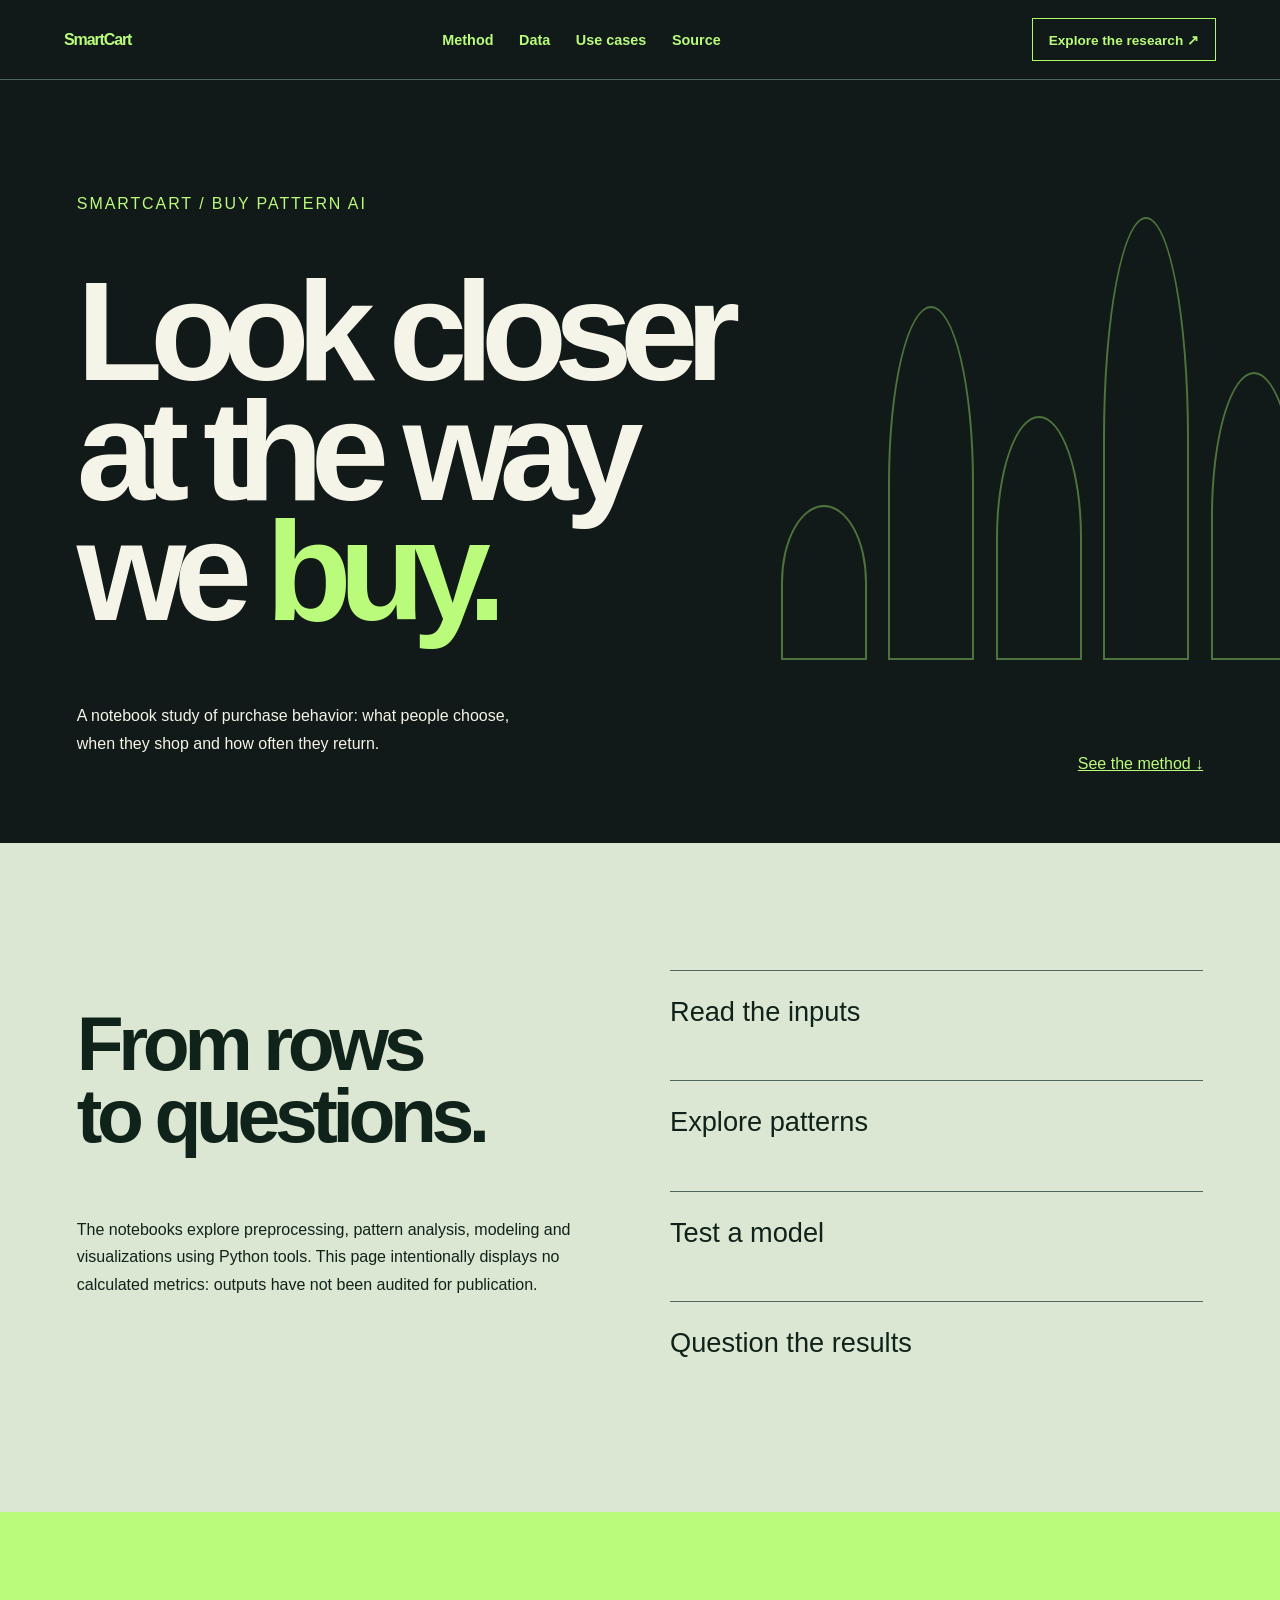
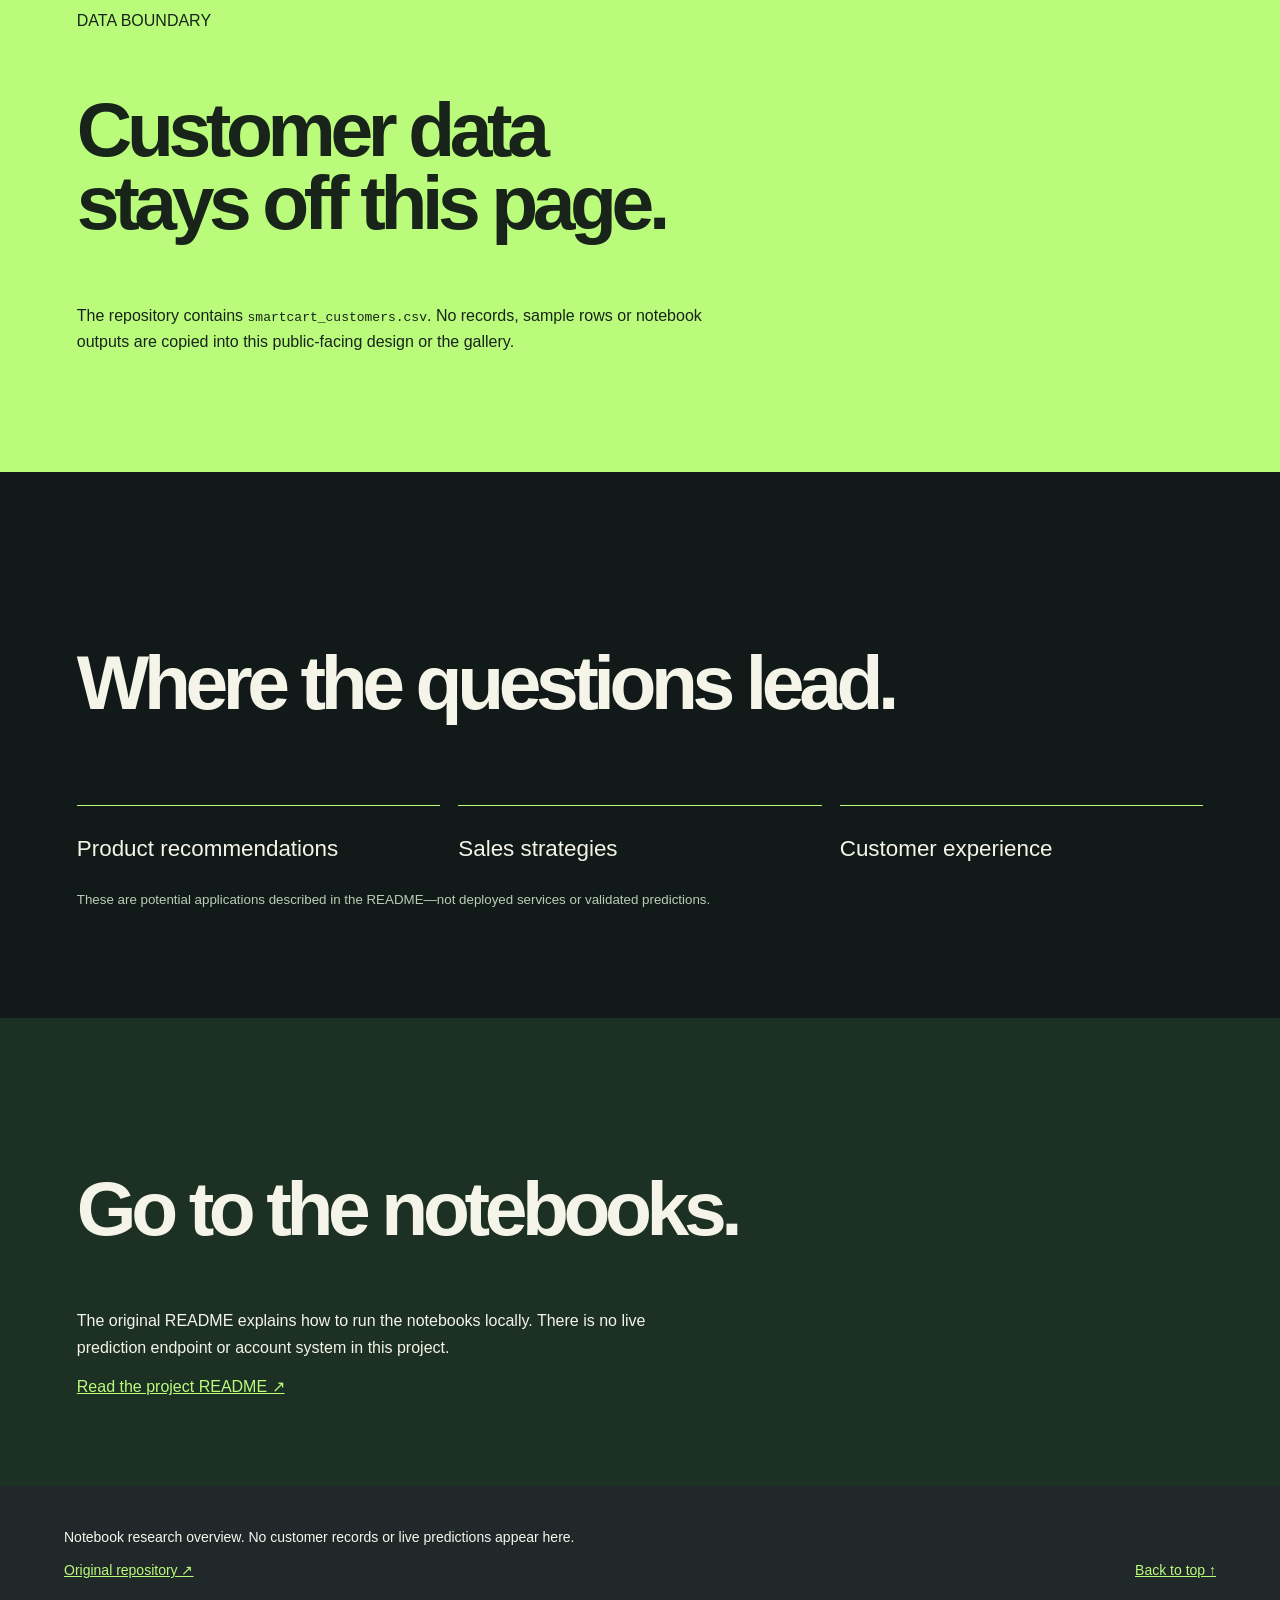
==== showcase-design/index.html @ e8b42403 "feat: add distinct Sell_Pattern-AI homepage showcase" ====
<!doctype html>
<html lang="en"><head><meta charset="utf-8"><meta name="viewport" content="width=device-width,initial-scale=1"><meta name="description" content="SmartCart — Understand buying patterns"><title>SmartCart — Understand buying patterns</title><link rel="stylesheet" href="styles.css"></head><body class="patterns"><a class="skip" href="#main">Skip to content</a><header class="mast" id="top"><a class="brand" href="#top">SmartCart</a><nav aria-label="Main navigation"><a href="#method">Method</a><a href="#data">Data</a><a href="#usecases">Use cases</a><a href="#source">Source</a></nav><a class="utility" href="#source">Explore the research ↗</a></header><main id="main"><section class="sp-hero"><p class="sp-label">SMARTCART / BUY PATTERN AI</p><h1>Look closer<br>at the way<br>we <i>buy.</i></h1><div class="sp-bottom"><p>A notebook study of purchase behavior: what people choose, when they shop and how often they return.</p><a href="#method">See the method ↓</a></div><div class="sp-lines" aria-hidden="true"><span></span><span></span><span></span><span></span><span></span></div></section>
        <section id="method" class="sp-method"><div><h2>From rows<br>to questions.</h2><p>The notebooks explore preprocessing, pattern analysis, modeling and visualizations using Python tools. This page intentionally displays no calculated metrics: outputs have not been audited for publication.</p></div><div class="sp-process"><p>Read the inputs</p><p>Explore patterns</p><p>Test a model</p><p>Question the results</p></div></section>
        <section id="data" class="sp-data"><span>DATA BOUNDARY</span><h2>Customer data<br>stays off this page.</h2><p>The repository contains <code>smartcart_customers.csv</code>. No records, sample rows or notebook outputs are copied into this public-facing design or the gallery.</p></section>
        <section id="usecases" class="sp-use"><h2>Where the questions lead.</h2><div><p>Product recommendations</p><p>Sales strategies</p><p>Customer experience</p></div><small>These are potential applications described in the README—not deployed services or validated predictions.</small></section>
        <section id="source" class="sp-source"><h2>Go to the notebooks.</h2><p>The original README explains how to run the notebooks locally. There is no live prediction endpoint or account system in this project.</p><a href="https://github.com/Athaher-Sayem/Sell_Pattern-AI/blob/Shocase_design/README.md" target="_blank" rel="noopener noreferrer">Read the project README ↗</a></section></main><footer class="footer"><p>Notebook research overview. No customer records or live predictions appear here.</p><div class="footer-inner"><a href="https://github.com/Athaher-Sayem/Sell_Pattern-AI/tree/Shocase_design" target="_blank" rel="noopener noreferrer">Original repository ↗</a><a href="#top">Back to top ↑</a></div></footer></body></html>
---- showcase-design/styles.css ----
*{box-sizing:border-box}html{scroll-behavior:smooth}body{margin:0}a{color:inherit}a:focus-visible,summary:focus-visible{outline:3px solid #d35326;outline-offset:4px}img{max-width:100%}p{line-height:1.65}code{overflow-wrap:anywhere}.skip{position:absolute;top:-200px;left:16px;background:white;color:#111;padding:10px;z-index:20}.skip:focus{top:10px}.mast{width:100%;min-height:80px;padding:13px 5%;display:flex;align-items:center;justify-content:space-between;gap:20px}.mast a{text-decoration:none}.mast nav{display:flex;align-items:center;gap:clamp(12px,2vw,34px);font:600 .9rem Arial,sans-serif}.mast nav a:hover{text-decoration:underline;text-underline-offset:6px}.utility{font:700 .85rem Arial,sans-serif;white-space:nowrap}.footer{padding:40px 5%;background:#20282a;color:#f6f6ec;font:14px/1.6 Arial,sans-serif}.footer a{color:inherit}.footer p{max-width:54rem;margin:0 0 10px}.footer-inner{display:flex;justify-content:space-between;gap:20px;flex-wrap:wrap}@media(max-width:760px){.mast{flex-wrap:wrap;min-height:100px;gap:10px;padding:14px 5%}.mast nav{order:3;width:100%;overflow-x:auto;white-space:nowrap;padding:10px 0 4px;border-top:1px solid currentColor;font-size:.8rem}.mast .utility{font-size:.72rem}h1,h2,h3{overflow-wrap:break-word}}@media(prefers-reduced-motion:reduce){html{scroll-behavior:auto}}
body.patterns{background:#111a18;color:#f5f4e8;font-family:Arial,sans-serif}.patterns .mast{background:#111a18;color:#f5f4e8;border-bottom:1px solid #50665b}.patterns .brand{font-weight:900;letter-spacing:-.07em}.patterns .utility{border:1px solid #abfb69;padding:.8rem 1rem}.patterns .sp-hero{min-height:730px;position:relative;padding:95px 6% 70px;overflow:hidden}.patterns .sp-label{color:#bafb7c;letter-spacing:.12em}.patterns .sp-hero h1{font-size:clamp(5rem,11vw,12rem);line-height:.85;letter-spacing:-.09em;margin:55px 0}.patterns .sp-hero h1 i{font-style:normal;color:#bafb7c}.patterns .sp-bottom{display:flex;align-items:end;justify-content:space-between;gap:30px;position:relative;z-index:1}.patterns .sp-bottom p{max-width:29rem;line-height:1.7}.patterns a{color:#bafb7c}.patterns .sp-lines{position:absolute;right:-3%;top:18%;width:42%;height:58%;display:flex;align-items:end;gap:4%}.patterns .sp-lines span{width:16%;border:2px solid #a8fa7366;border-radius:50% 50% 0 0;height:35%}.patterns .sp-lines span:nth-child(2){height:80%}.patterns .sp-lines span:nth-child(3){height:55%}.patterns .sp-lines span:nth-child(4){height:100%}.patterns .sp-lines span:nth-child(5){height:65%}.patterns h2{font-size:clamp(3rem,6vw,7rem);letter-spacing:-.07em;line-height:.95}.patterns .sp-method{padding:100px 6%;display:grid;grid-template-columns:1fr 1fr;gap:60px;background:#dbe6d3;color:#10231a}.patterns .sp-method p{max-width:34rem;line-height:1.7}.patterns .sp-process p{border-top:1px solid #50665b;padding:18px 0;font-size:1.7rem}.patterns .sp-data{background:#bafb7c;color:#182419;padding:100px 6%}.patterns .sp-data p{max-width:42rem}.patterns .sp-use{padding:110px 6%}.patterns .sp-use>div{display:grid;grid-template-columns:repeat(3,1fr);gap:18px}.patterns .sp-use>div p{border-top:1px solid #bafb7c;padding-top:25px;font-size:1.4rem}.patterns .sp-use small{color:#b8cdb7}.patterns .sp-source{padding:90px 6%;background:#1d3024}.patterns .sp-source p{max-width:36rem}@media(max-width:720px){.patterns .sp-hero{min-height:650px}.patterns .sp-hero h1{font-size:clamp(4rem,14vw,7rem)}.patterns .sp-lines{opacity:.4;right:0;width:70%}.patterns .sp-bottom,.patterns .sp-method{display:block}.patterns .sp-bottom a{display:inline-block;margin-top:20px}.patterns .sp-use>div{grid-template-columns:1fr}}
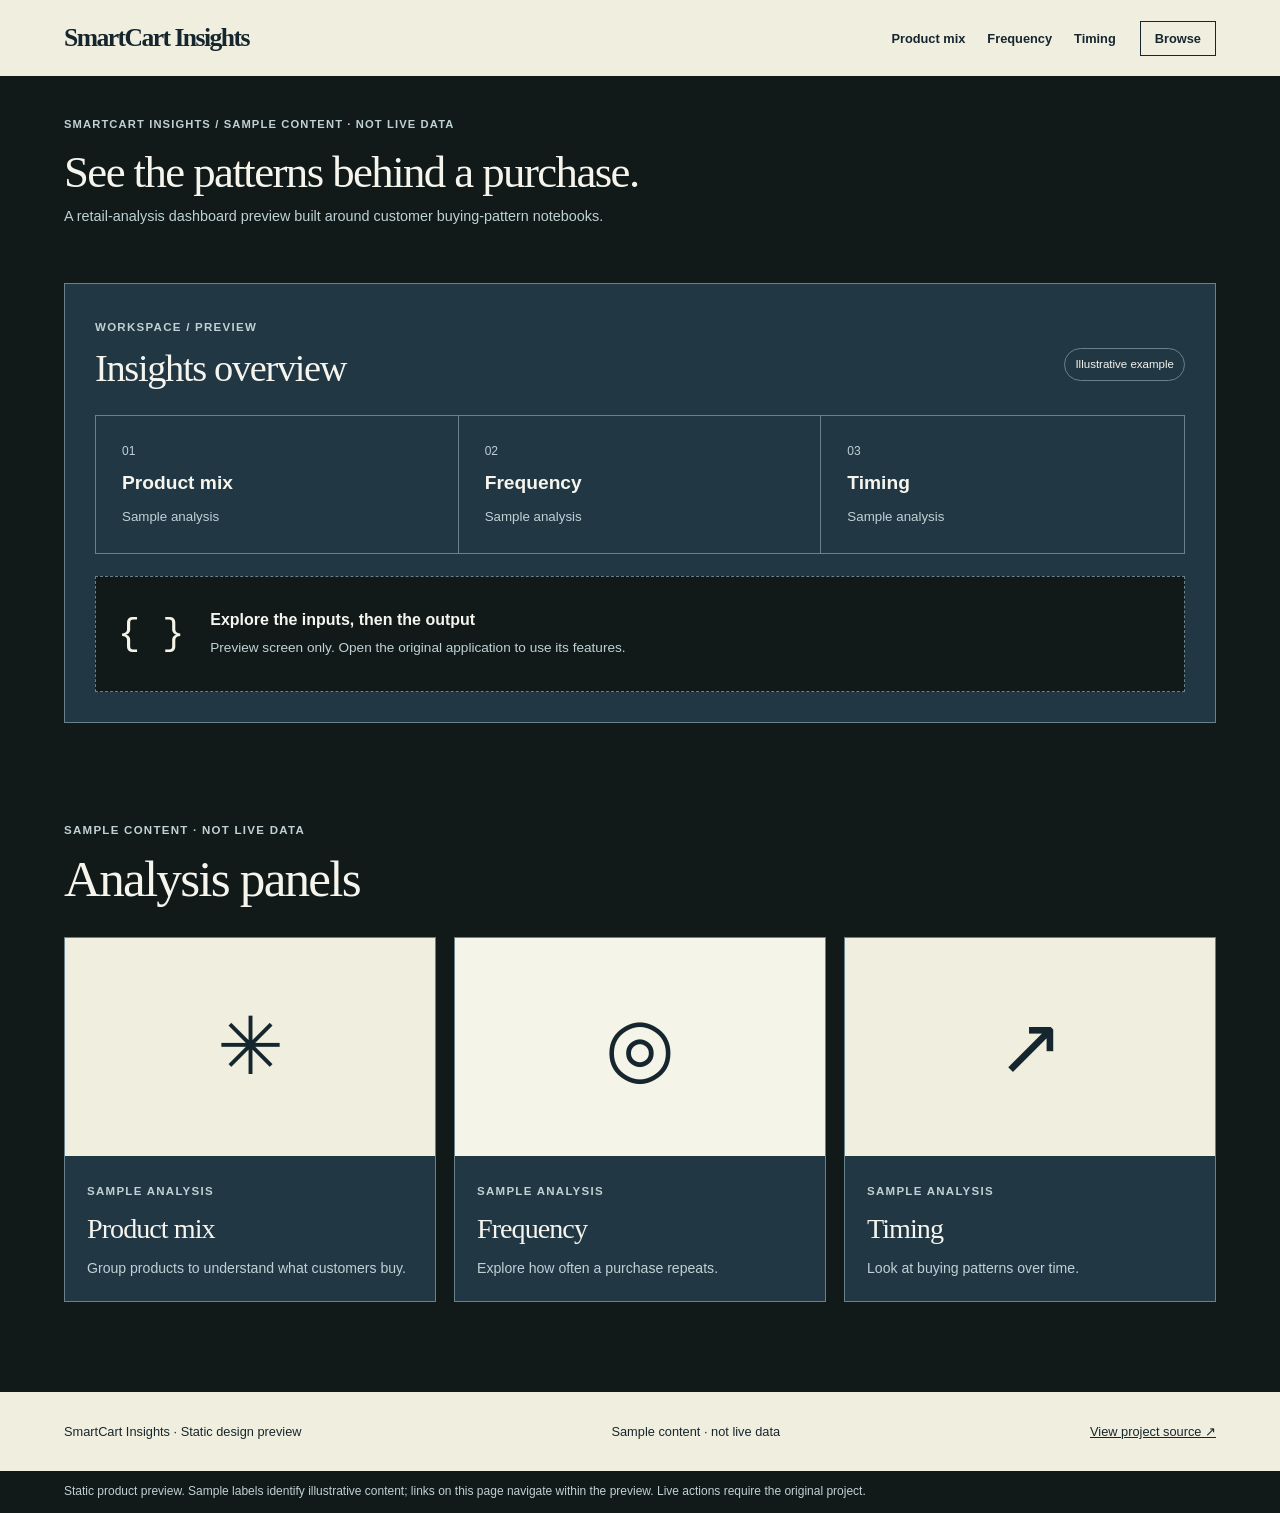
==== commit 8d356663: "feat: show product-first static homepage preview" ====
--- a/showcase-design/index.html
+++ b/showcase-design/index.html
@@ -1,6 +1 @@
-<!doctype html>
-<html lang="en"><head><meta charset="utf-8"><meta name="viewport" content="width=device-width,initial-scale=1"><meta name="description" content="SmartCart — Understand buying patterns"><title>SmartCart — Understand buying patterns</title><link rel="stylesheet" href="styles.css"></head><body class="patterns"><a class="skip" href="#main">Skip to content</a><header class="mast" id="top"><a class="brand" href="#top">SmartCart</a><nav aria-label="Main navigation"><a href="#method">Method</a><a href="#data">Data</a><a href="#usecases">Use cases</a><a href="#source">Source</a></nav><a class="utility" href="#source">Explore the research ↗</a></header><main id="main"><section class="sp-hero"><p class="sp-label">SMARTCART / BUY PATTERN AI</p><h1>Look closer<br>at the way<br>we <i>buy.</i></h1><div class="sp-bottom"><p>A notebook study of purchase behavior: what people choose, when they shop and how often they return.</p><a href="#method">See the method ↓</a></div><div class="sp-lines" aria-hidden="true"><span></span><span></span><span></span><span></span><span></span></div></section>
-        <section id="method" class="sp-method"><div><h2>From rows<br>to questions.</h2><p>The notebooks explore preprocessing, pattern analysis, modeling and visualizations using Python tools. This page intentionally displays no calculated metrics: outputs have not been audited for publication.</p></div><div class="sp-process"><p>Read the inputs</p><p>Explore patterns</p><p>Test a model</p><p>Question the results</p></div></section>
-        <section id="data" class="sp-data"><span>DATA BOUNDARY</span><h2>Customer data<br>stays off this page.</h2><p>The repository contains <code>smartcart_customers.csv</code>. No records, sample rows or notebook outputs are copied into this public-facing design or the gallery.</p></section>
-        <section id="usecases" class="sp-use"><h2>Where the questions lead.</h2><div><p>Product recommendations</p><p>Sales strategies</p><p>Customer experience</p></div><small>These are potential applications described in the README—not deployed services or validated predictions.</small></section>
-        <section id="source" class="sp-source"><h2>Go to the notebooks.</h2><p>The original README explains how to run the notebooks locally. There is no live prediction endpoint or account system in this project.</p><a href="https://github.com/Athaher-Sayem/Sell_Pattern-AI/blob/Shocase_design/README.md" target="_blank" rel="noopener noreferrer">Read the project README ↗</a></section></main><footer class="footer"><p>Notebook research overview. No customer records or live predictions appear here.</p><div class="footer-inner"><a href="https://github.com/Athaher-Sayem/Sell_Pattern-AI/tree/Shocase_design" target="_blank" rel="noopener noreferrer">Original repository ↗</a><a href="#top">Back to top ↑</a></div></footer></body></html>+<!doctype html><html lang="en"><head><meta charset="utf-8"><meta name="viewport" content="width=device-width,initial-scale=1"><meta name="description" content="A retail-analysis dashboard preview built around customer buying-pattern notebooks."><title>SmartCart Insights — See the patterns behind a purchase.</title><link rel="stylesheet" href="styles.css"><link rel="stylesheet" href="product.css"></head><body class="product-page product-analytics"><a class="p-skip" href="#main">Skip to content</a><header class="p-nav"><a class="p-brand" href="#home">SmartCart Insights</a><nav aria-label="Sections"><a href="#item-0">Product mix</a><a href="#item-1">Frequency</a><a href="#item-2">Timing</a></nav><a class="p-nav-extra" href="#items">Browse</a></header><main id="main"><section class="p-app-intro" id="home"><span>SmartCart Insights / Sample content · not live data</span><h1>See the patterns behind a purchase.</h1><p>A retail-analysis dashboard preview built around customer buying-pattern notebooks.</p></section><div id="workspace"><section class="p-workspace"><div class="p-work-head"><div><small>WORKSPACE / PREVIEW</small><h2>Insights overview</h2></div><span class="p-chip">Illustrative example</span></div><div class="p-steps"><a href="#item-0"><span>01</span><b>Product mix</b><small>Sample analysis</small></a><a href="#item-1"><span>02</span><b>Frequency</b><small>Sample analysis</small></a><a href="#item-2"><span>03</span><b>Timing</b><small>Sample analysis</small></a></div><div class="p-preview"><span class="p-preview-mark" aria-hidden="true">{ }</span><div><b>Explore the inputs, then the output</b><p>Preview screen only. Open the original application to use its features.</p></div></div></section></div><section id="items" class="p-collection"><div class="p-section-title"><div><small>Sample content · not live data</small><h2>Analysis panels</h2></div></div><div class="p-grid analytics"><article class="p-item" id="item-0"><div class="p-image analytics"><span aria-hidden="true">✳</span></div><div class="p-item-info"><small>Sample analysis</small><h3>Product mix</h3><p>Group products to understand what customers buy.</p></div></article><article class="p-item" id="item-1"><div class="p-image analytics"><span aria-hidden="true">◎</span></div><div class="p-item-info"><small>Sample analysis</small><h3>Frequency</h3><p>Explore how often a purchase repeats.</p></div></article><article class="p-item" id="item-2"><div class="p-image analytics"><span aria-hidden="true">↗</span></div><div class="p-item-info"><small>Sample analysis</small><h3>Timing</h3><p>Look at buying patterns over time.</p></div></article></div></section></main><footer class="p-footer"><span>SmartCart Insights · Static design preview</span><span>Sample content · not live data</span><a href="https://github.com/Athaher-Sayem/Sell_Pattern-AI/tree/Shocase_design" target="_blank" rel="noopener noreferrer">View project source ↗</a></footer><p class="p-disclosure">Static product preview. Sample labels identify illustrative content; links on this page navigate within the preview. Live actions require the original project.</p></body></html>
--- a/showcase-design/product.css
+++ b/showcase-design/product.css
@@ -0,0 +1,27 @@
+:root{--p-bg:#111a18;--p-ink:#f5f4ed;--p-accent:#f5f4e8;--p-card:#223744;--p-muted:#bfd1d5;--p-border:#68828d;--p-head:#f0efdf;--p-head-ink:#16262e;}
+
+/* Product-first preview. Preserve the original design's palette and assets. */
+body.product-page{background:var(--p-bg);color:var(--p-ink);font-family:Arial,'Segoe UI',sans-serif;line-height:1.5;margin:0}
+.product-page *{box-sizing:border-box}.product-page a{color:inherit}.product-page a:focus-visible{outline:3px solid var(--p-accent);outline-offset:4px}.product-page h1,.product-page h2,.product-page h3{overflow-wrap:anywhere;letter-spacing:-.035em}.product-page p{max-width:68ch}
+.p-skip{position:absolute;top:-90px;left:12px;background:var(--p-card);padding:10px;z-index:10}.p-skip:focus{top:10px}
+.p-nav{min-height:76px;display:flex;align-items:center;gap:24px;padding:12px 5%;background:var(--p-head);color:var(--p-head-ink)}
+.p-brand{text-decoration:none;font:bold clamp(1.25rem,2vw,1.9rem)/1.1 Georgia,serif;letter-spacing:-.06em;flex:0 0 auto}
+.p-nav nav{display:flex;gap:22px;margin-left:auto;overflow-x:auto;scrollbar-width:thin}.p-nav nav a,.p-nav-extra{font:600 .8rem Arial,sans-serif;text-decoration:none;white-space:nowrap}.p-nav nav a:hover,.p-nav-extra:hover{text-decoration:underline;text-underline-offset:4px}.p-nav-extra{border:1px solid currentColor;padding:9px 14px}
+.p-heading{display:grid;grid-template-columns:1.2fr .8fr;min-height:470px;align-items:stretch;border-bottom:1px solid var(--p-border)}.p-copy{padding:72px 7% 64px 9%;display:flex;flex-direction:column;justify-content:center}.p-overline,.p-item small,.p-section-title small,.p-work-head small,.p-newspaper .p-edition{font:700 .72rem Arial,sans-serif;text-transform:uppercase;letter-spacing:.11em;color:var(--p-muted)}
+.p-heading h1{font:normal clamp(3rem,5vw,5.6rem)/1.03 Georgia,serif;margin:18px 0}.p-copy>p{font-size:1.05rem;color:var(--p-muted);line-height:1.7}.p-action{align-self:flex-start;padding:13px 20px;border:1px solid var(--p-ink);text-decoration:none;margin-top:16px;font:700 .87rem Arial,sans-serif}.p-action:hover{background:var(--p-head);color:var(--p-head-ink)}
+.p-hero-image,.p-hero-graphic{min-height:340px;background:var(--p-head);display:grid;place-items:center;overflow:hidden}.p-hero-image img{width:100%;height:100%;max-height:560px;object-fit:cover}.p-hero-graphic span{color:var(--p-accent);font:normal clamp(11rem,25vw,27rem)/1 Georgia,serif}
+.p-newspaper{text-align:center;padding:34px 5% 25px;border-block:3px double var(--p-border)}.p-newspaper h1{font:normal clamp(3.5rem,8vw,8rem)/1 Georgia,serif;margin:14px 0;letter-spacing:-.06em}.p-newspaper p{margin:auto;color:var(--p-muted)}
+.p-front{display:grid;grid-template-columns:1.65fr .8fr;margin:36px 5%;border-block:1px solid var(--p-border)}.p-lead{padding:38px 5% 42px 0;border-right:1px solid var(--p-border)}.p-lead h2{font:normal clamp(2.8rem,5vw,5.5rem)/1.07 Georgia,serif;max-width:14ch;margin:20px 0}.p-lead p{color:var(--p-muted)}.p-front aside{padding:30px 0 25px 8%}.p-front aside>b{font-size:1rem}.p-front aside a{display:flex;gap:20px;padding:20px 0;border-bottom:1px solid var(--p-border);text-decoration:none}.p-front aside span{font-size:.8rem;color:var(--p-muted)}
+.p-shopbar{display:flex;justify-content:space-between;align-items:center;gap:22px;flex-wrap:wrap;padding:28px 5%;background:var(--p-card);border-block:1px solid var(--p-border)}.p-shopbar b{font:normal 1.6rem Georgia,serif}.p-shopbar span{font-size:.85rem;color:var(--p-muted)}.p-shopbar a{font-size:.85rem}
+.p-workspace{margin:42px 5% 30px;padding:30px;background:var(--p-card);border:1px solid var(--p-border)}.p-work-head{display:flex;justify-content:space-between;align-items:center;gap:20px}.p-work-head h2{font:normal clamp(1.7rem,3vw,2.8rem) Georgia,serif;margin:8px 0 25px}.p-chip{font-size:.72rem;padding:7px 10px;border:1px solid var(--p-border);border-radius:20px}.p-steps{display:grid;grid-template-columns:repeat(3,minmax(0,1fr));border:1px solid var(--p-border)}.p-steps a{padding:26px;border-right:1px solid var(--p-border);text-decoration:none;display:grid;gap:9px}.p-steps a:last-child{border-right:0}.p-steps a:hover{background:var(--p-bg)}.p-steps a>span{font-size:.75rem;color:var(--p-muted)}.p-steps a>b{font-size:1.2rem}.p-steps a>small{color:var(--p-muted)}.p-preview{margin-top:22px;min-height:116px;display:flex;align-items:center;gap:26px;padding:22px;background:var(--p-bg);border:1px dashed var(--p-border)}.p-preview-mark{font:2.3rem Consolas,monospace;color:var(--p-accent)}.p-preview p{margin:5px 0 0;color:var(--p-muted);font-size:.85rem}
+.p-collection{padding:64px 5% 90px}.p-section-title{display:flex;justify-content:space-between;gap:25px;align-items:end;margin-bottom:30px}.p-section-title h2{font:normal clamp(2rem,4vw,4rem)/1.1 Georgia,serif;margin:10px 0 0}.p-section-title p{font-size:.8rem;color:var(--p-muted);max-width:23rem;margin:0}.p-grid{display:grid;grid-template-columns:repeat(3,minmax(0,1fr));gap:18px}.p-item{border:1px solid var(--p-border);background:var(--p-card);min-width:0}.p-image{aspect-ratio:1.7;overflow:hidden;display:grid;place-items:center;background:var(--p-head)}.p-image img{width:100%;height:100%;object-fit:cover}.p-image>span{font:normal 5rem Georgia,serif;color:var(--p-accent)}.p-item:nth-child(2) .p-image{background:var(--p-accent)}.p-item:nth-child(2) .p-image span{color:var(--p-head)}.p-item-info{padding:22px}.p-item h3{font:normal clamp(1.3rem,2.2vw,2rem)/1.1 Georgia,serif;margin:12px 0}.p-item p{font-size:.88rem;color:var(--p-muted);line-height:1.6;margin:0}
+.product-news .p-grid,.product-news_bn .p-grid{grid-template-columns:1.3fr 1fr 1fr}.product-news .p-image,.product-news_bn .p-image{aspect-ratio:2.3;background:var(--p-head)}.product-news .p-item,.product-news_bn .p-item{border-width:0 0 1px 0;background:transparent}.product-news .p-item-info,.product-news_bn .p-item-info{padding-left:0}
+.product-store .p-image,.product-commerce .p-image{aspect-ratio:1.1}.product-events .p-item{border-top:4px solid var(--p-accent)}.product-game .p-image,.product-compiler .p-image,.product-notebook .p-image{background:var(--p-head);aspect-ratio:2.4}.product-portfolio .p-grid,.product-architecture .p-grid{gap:28px}.product-empty .p-collection{min-height:470px}
+.p-app-intro{padding:35px 5% 12px}.p-app-intro span{font:700 .7rem Arial,sans-serif;letter-spacing:.1em;text-transform:uppercase;color:var(--p-muted)}.p-app-intro h1{font:normal clamp(2rem,3.5vw,3.6rem)/1.12 Georgia,serif;margin:12px 0 8px}.p-app-intro p{font-size:.9rem;color:var(--p-muted);margin:0}.p-app-intro+.p-workspace{margin-top:14px}.p-story-label{display:inline-block;margin-top:20px;font-size:.8rem;border-top:1px solid var(--p-border);padding-top:12px}
+.product-events .p-heading,.product-store .p-heading,.product-commerce .p-heading{min-height:320px;grid-template-columns:1.25fr .75fr}.product-events .p-copy,.product-store .p-copy,.product-commerce .p-copy{padding-block:38px}.product-events .p-heading h1,.product-store .p-heading h1,.product-commerce .p-heading h1{font-size:clamp(2.7rem,4vw,4.7rem)}
+.p-image>span{color:var(--p-head-ink)}.p-item:nth-child(2) .p-image span{color:var(--p-head-ink)}.product-news .p-grid,.product-news_bn .p-grid{grid-template-columns:1fr 1fr}.product-news .p-item,.product-news_bn .p-item{border-width:1px 0 0 0;background:transparent}.product-news .p-item-info,.product-news_bn .p-item-info{padding:24px 0}.product-news .p-item h3,.product-news_bn .p-item h3{font-size:clamp(1.7rem,3vw,3rem)}
+.p-brand,.p-heading h1,.p-app-intro h1,.p-newspaper h1,.p-lead h2,.p-work-head h2,.p-section-title h2,.p-item h3{font-family:var(--display,var(--serif,var(--font,Georgia,serif)))}
+.p-footer{padding:30px 5%;display:flex;justify-content:space-between;flex-wrap:wrap;gap:16px;background:var(--p-head);color:var(--p-head-ink);font-size:.8rem}.p-footer a{color:inherit}.p-disclosure{max-width:none!important;padding:11px 5%;margin:0;font-size:.75rem;background:var(--p-bg);color:var(--p-muted)}
+@media(max-width:800px){.p-nav{flex-wrap:wrap;gap:12px}.p-nav nav{order:3;width:100%;padding:10px 0;margin-left:0}.p-nav-extra{margin-left:auto}.p-heading{display:block;min-height:0}.p-copy{padding:54px 6%}.p-heading h1{font-size:clamp(2.6rem,9vw,5rem)}.p-hero-image,.p-hero-graphic{height:260px;min-height:260px}.p-hero-graphic span{font-size:13rem}.p-front{display:block}.p-lead{border-right:0;border-bottom:1px solid var(--p-border)}.p-front aside{padding:25px 0}.p-grid{grid-template-columns:repeat(2,minmax(0,1fr))!important}.p-steps{grid-template-columns:1fr}.p-steps a{border-bottom:1px solid var(--p-border);border-right:0!important}.p-steps a:last-child{border-bottom:0}.p-section-title{display:block}.p-section-title p{margin-top:15px}.p-workspace{padding:20px}}
+@media(max-width:550px){.p-grid{grid-template-columns:1fr!important}.p-collection{padding-top:45px}.p-section-title h2{font-size:2.2rem}.p-work-head{align-items:flex-start}.p-chip{max-width:115px;text-align:center}.p-front{margin-top:18px}.p-newspaper h1{font-size:3rem}.p-footer{display:block}.p-footer>*{display:block;margin-bottom:9px}}
+@media(prefers-reduced-motion:reduce){html{scroll-behavior:auto}}
